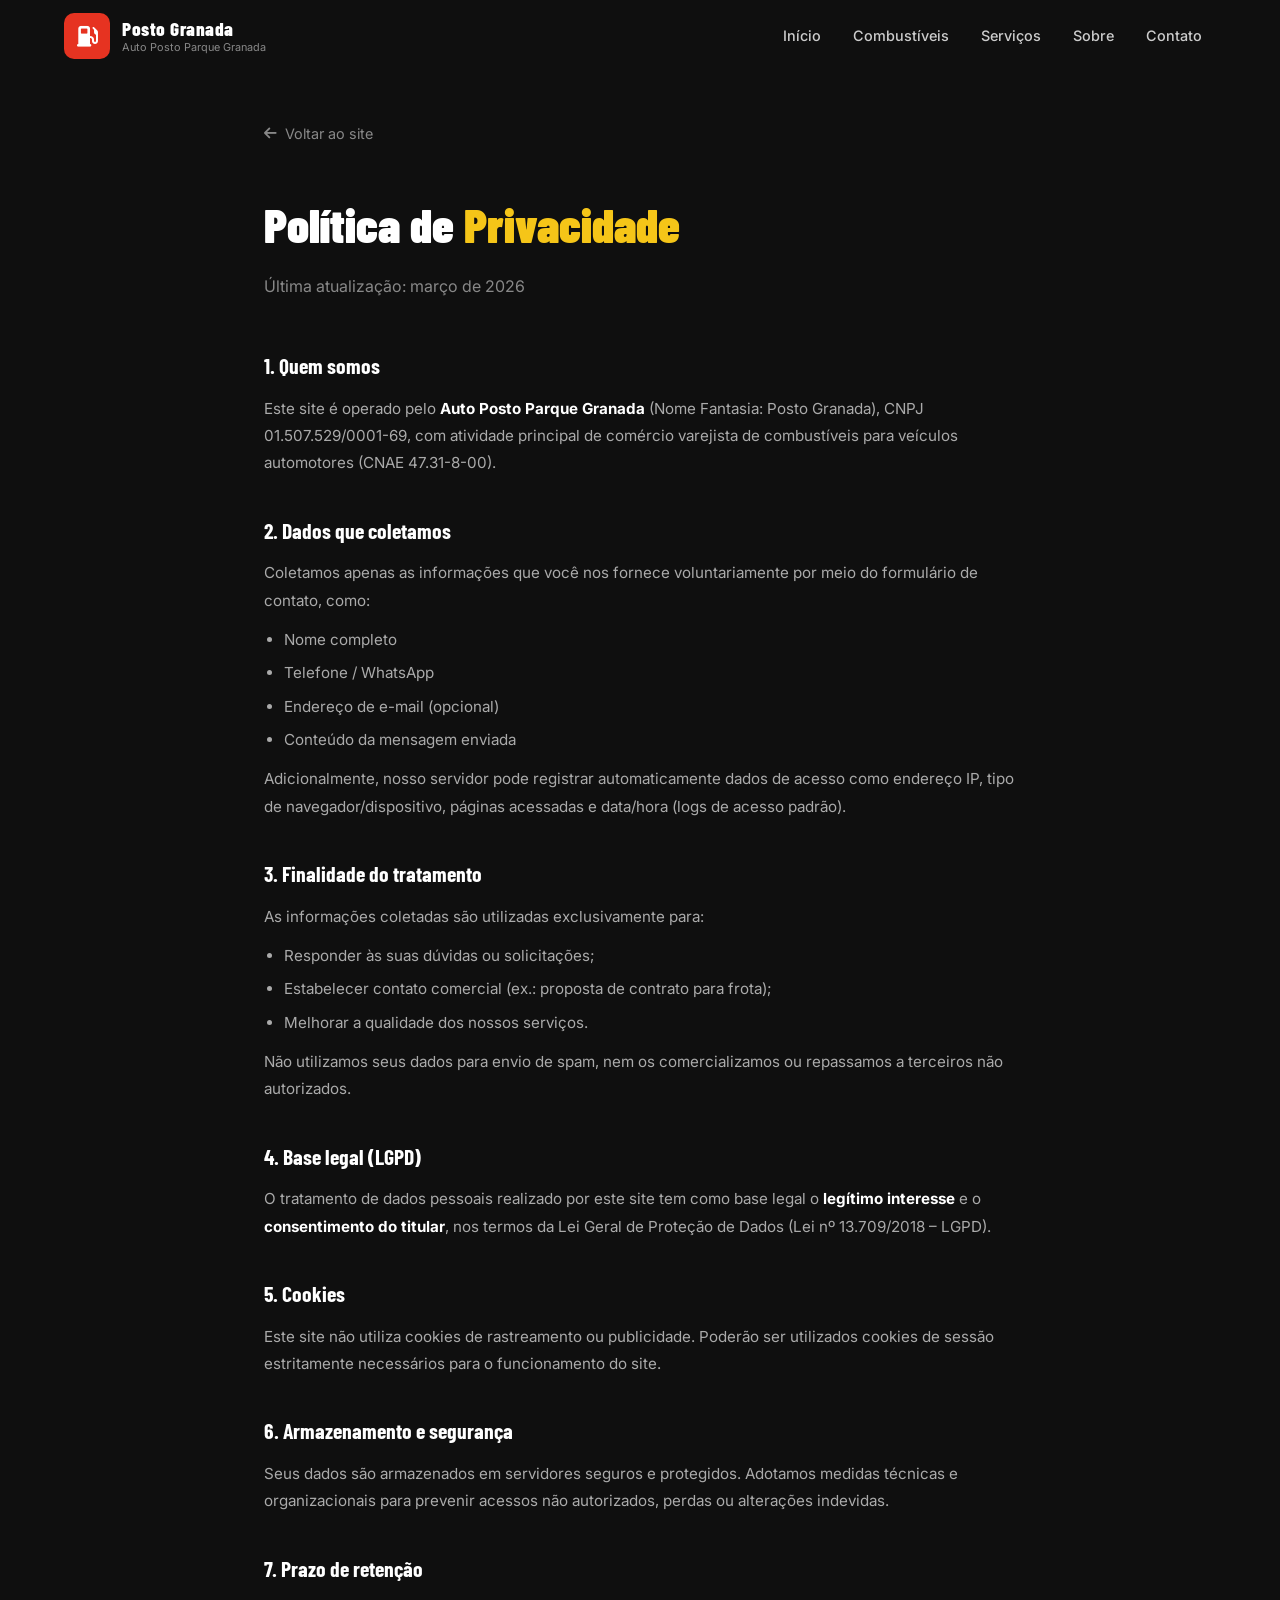
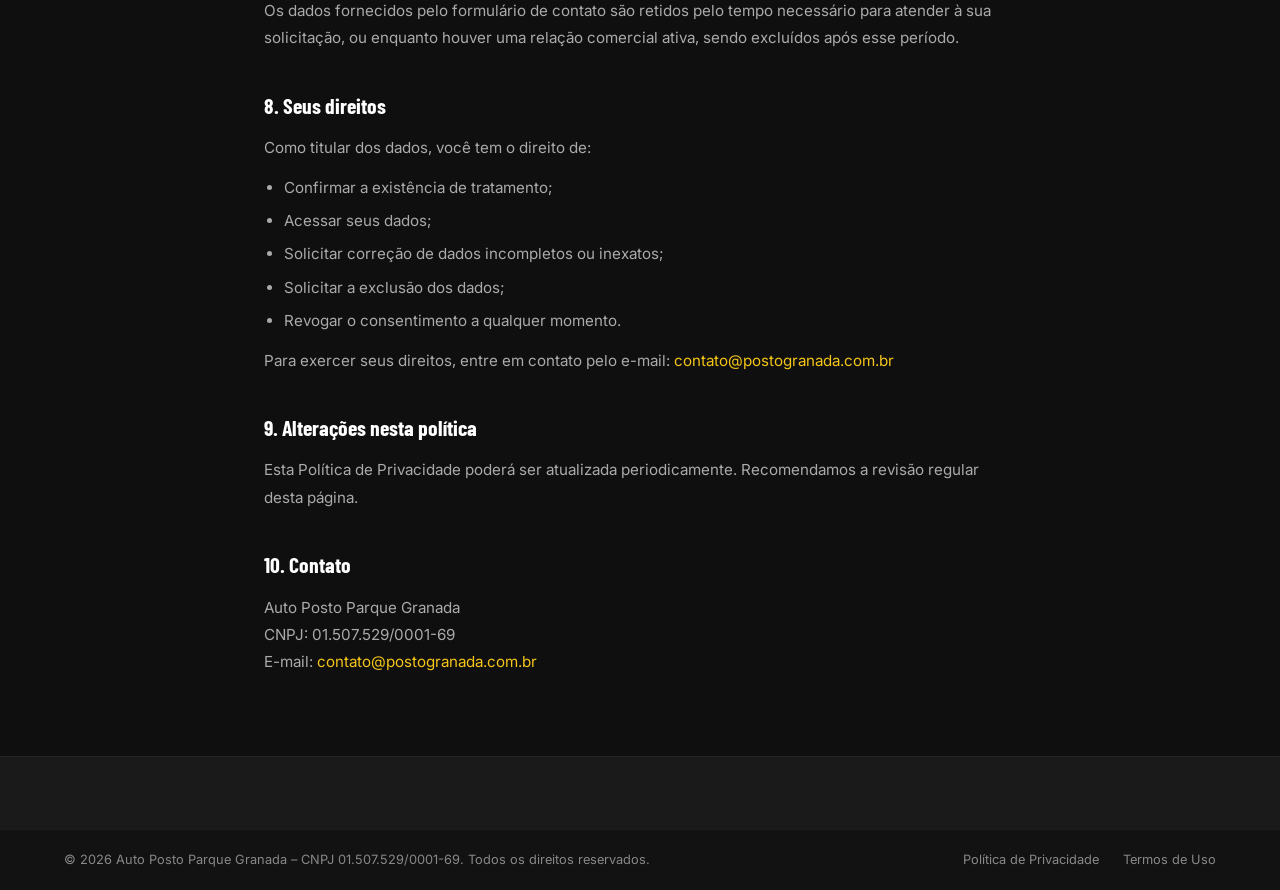
==== politica-de-privacidade.html @ b52a898c "Add files via upload" ====
<!DOCTYPE html>
<html lang="pt-BR">
<head>
  <meta charset="UTF-8" />
  <meta name="viewport" content="width=device-width, initial-scale=1.0" />
  <meta name="description" content="Política de Privacidade do Posto Granada – Auto Posto Parque Granada." />
  <meta name="robots" content="index, follow" />
  <link rel="icon" type="image/svg+xml" href="/assets/img/favicon.svg" />
  <link rel="preconnect" href="https://fonts.googleapis.com" />
  <link rel="preconnect" href="https://fonts.gstatic.com" crossorigin />
  <link href="https://fonts.googleapis.com/css2?family=Inter:wght@300;400;500;600;700&family=Barlow+Condensed:wght@700;800;900&display=swap" rel="stylesheet" />
  <link rel="stylesheet" href="https://cdnjs.cloudflare.com/ajax/libs/font-awesome/6.5.0/css/all.min.css" integrity="sha512-Avb2QiuDEEvB4bZJYdft2mNjVShBftLdPG8FJ0V7irTLQ8Uo0qcPxh4Plq7G5tGm0rU+1SPhVotteLpBERwOg==" crossorigin="anonymous" referrerpolicy="no-referrer" />
  <link rel="stylesheet" href="/assets/css/styles.css" />
  <title>Política de Privacidade | Posto Granada</title>
</head>
<body>
  <header class="header scrolled" id="header">
    <div class="container header__inner">
      <a href="/" class="logo" aria-label="Posto Granada">
        <div class="logo__icon"><i class="fas fa-gas-pump"></i></div>
        <div class="logo__text">
          <span class="logo__name">Posto Granada</span>
          <span class="logo__sub">Auto Posto Parque Granada</span>
        </div>
      </a>
      <nav class="nav" id="nav" aria-label="Menu principal">
        <ul class="nav__list">
          <li><a href="/#inicio" class="nav__link">Início</a></li>
          <li><a href="/#combustiveis" class="nav__link">Combustíveis</a></li>
          <li><a href="/#servicos" class="nav__link">Serviços</a></li>
          <li><a href="/#sobre" class="nav__link">Sobre</a></li>
          <li><a href="/#contato" class="nav__link">Contato</a></li>
        </ul>
      </nav>
      <button class="hamburger" id="hamburger" aria-label="Abrir menu" aria-expanded="false">
        <span></span><span></span><span></span>
      </button>
    </div>
  </header>

  <main style="padding: 120px 0 80px;">
    <div class="container" style="max-width: 800px;">
      <div style="margin-bottom: 40px;">
        <a href="/" style="display:inline-flex;align-items:center;gap:8px;color:var(--gray);font-size:.9rem;transition:color .3s" onmouseover="this.style.color='var(--yellow)'" onmouseout="this.style.color='var(--gray)'">
          <i class="fas fa-arrow-left"></i> Voltar ao site
        </a>
      </div>
      <h1 style="font-family:'Barlow Condensed',sans-serif;font-size:clamp(2rem,4vw,3rem);font-weight:900;margin-bottom:12px;">Política de <span class="highlight">Privacidade</span></h1>
      <p style="color:var(--gray);margin-bottom:48px;">Última atualização: março de 2026</p>

      <div class="legal-content">
        <h2>1. Quem somos</h2>
        <p>Este site é operado pelo <strong>Auto Posto Parque Granada</strong> (Nome Fantasia: Posto Granada), CNPJ 01.507.529/0001-69, com atividade principal de comércio varejista de combustíveis para veículos automotores (CNAE 47.31-8-00).</p>

        <h2>2. Dados que coletamos</h2>
        <p>Coletamos apenas as informações que você nos fornece voluntariamente por meio do formulário de contato, como:</p>
        <ul>
          <li>Nome completo</li>
          <li>Telefone / WhatsApp</li>
          <li>Endereço de e-mail (opcional)</li>
          <li>Conteúdo da mensagem enviada</li>
        </ul>
        <p>Adicionalmente, nosso servidor pode registrar automaticamente dados de acesso como endereço IP, tipo de navegador/dispositivo, páginas acessadas e data/hora (logs de acesso padrão).</p>

        <h2>3. Finalidade do tratamento</h2>
        <p>As informações coletadas são utilizadas exclusivamente para:</p>
        <ul>
          <li>Responder às suas dúvidas ou solicitações;</li>
          <li>Estabelecer contato comercial (ex.: proposta de contrato para frota);</li>
          <li>Melhorar a qualidade dos nossos serviços.</li>
        </ul>
        <p>Não utilizamos seus dados para envio de spam, nem os comercializamos ou repassamos a terceiros não autorizados.</p>

        <h2>4. Base legal (LGPD)</h2>
        <p>O tratamento de dados pessoais realizado por este site tem como base legal o <strong>legítimo interesse</strong> e o <strong>consentimento do titular</strong>, nos termos da Lei Geral de Proteção de Dados (Lei nº 13.709/2018 – LGPD).</p>

        <h2>5. Cookies</h2>
        <p>Este site não utiliza cookies de rastreamento ou publicidade. Poderão ser utilizados cookies de sessão estritamente necessários para o funcionamento do site.</p>

        <h2>6. Armazenamento e segurança</h2>
        <p>Seus dados são armazenados em servidores seguros e protegidos. Adotamos medidas técnicas e organizacionais para prevenir acessos não autorizados, perdas ou alterações indevidas.</p>

        <h2>7. Prazo de retenção</h2>
        <p>Os dados fornecidos pelo formulário de contato são retidos pelo tempo necessário para atender à sua solicitação, ou enquanto houver uma relação comercial ativa, sendo excluídos após esse período.</p>

        <h2>8. Seus direitos</h2>
        <p>Como titular dos dados, você tem o direito de:</p>
        <ul>
          <li>Confirmar a existência de tratamento;</li>
          <li>Acessar seus dados;</li>
          <li>Solicitar correção de dados incompletos ou inexatos;</li>
          <li>Solicitar a exclusão dos dados;</li>
          <li>Revogar o consentimento a qualquer momento.</li>
        </ul>
        <p>Para exercer seus direitos, entre em contato pelo e-mail: <a href="mailto:contato@postogranada.com.br">contato@postogranada.com.br</a></p>

        <h2>9. Alterações nesta política</h2>
        <p>Esta Política de Privacidade poderá ser atualizada periodicamente. Recomendamos a revisão regular desta página.</p>

        <h2>10. Contato</h2>
        <p>
          Auto Posto Parque Granada<br />
          CNPJ: 01.507.529/0001-69<br />
          E-mail: <a href="mailto:contato@postogranada.com.br">contato@postogranada.com.br</a>
        </p>
      </div>
    </div>
  </main>

  <footer class="footer">
    <div class="footer__legal">
      <div class="container footer__legal-inner">
        <p>&copy; 2026 Auto Posto Parque Granada – CNPJ 01.507.529/0001-69. Todos os direitos reservados.</p>
        <div class="footer__legal-links">
          <a href="/politica-de-privacidade.html">Política de Privacidade</a>
          <a href="/termos-de-uso.html">Termos de Uso</a>
        </div>
      </div>
    </div>
  </footer>

  <style>
    .legal-content h2 { font-family:'Barlow Condensed',sans-serif; font-size:1.35rem; font-weight:700; margin:36px 0 12px; color:#fff; }
    .legal-content p, .legal-content li { font-size:.95rem; color:#aaa; line-height:1.8; }
    .legal-content ul { padding-left:20px; margin:12px 0; }
    .legal-content ul li { list-style:disc; margin-bottom:6px; }
    .legal-content a { color:var(--yellow); }
    .legal-content a:hover { text-decoration:underline; }
    .legal-content strong { color:#fff; }
  </style>
  <script src="/assets/js/main.js" defer></script>
</body>
</html>
---- assets/css/styles.css ----
/* =========================================================
   POSTO GRANADA – Stylesheet
   Paleta: Vermelho #e63321 | Amarelo #f5c518 | Escuro #0f0f0f
   ========================================================= */

/* ── Reset & Base ─────────────────────────────────────── */
*, *::before, *::after { box-sizing: border-box; margin: 0; padding: 0; }

:root {
  --red:        #e63321;
  --red-dark:   #c42a1a;
  --red-light:  #ff4533;
  --yellow:     #f5c518;
  --yellow-dark:#d4a700;
  --black:      #0f0f0f;
  --dark:       #1a1a1a;
  --dark-2:     #222222;
  --dark-3:     #2d2d2d;
  --gray:       #888;
  --gray-light: #ccc;
  --white:      #ffffff;
  --off-white:  #f8f8f0;

  --ff-body:    'Inter', sans-serif;
  --ff-heading: 'Barlow Condensed', sans-serif;

  --transition: 0.3s ease;
  --radius:     12px;
  --radius-lg:  20px;
  --shadow:     0 4px 24px rgba(0,0,0,.25);
  --shadow-lg:  0 8px 48px rgba(0,0,0,.35);
}

html { scroll-behavior: smooth; font-size: 16px; }

body {
  font-family: var(--ff-body);
  background: var(--black);
  color: var(--white);
  line-height: 1.6;
  overflow-x: hidden;
}

img { max-width: 100%; display: block; }
a { text-decoration: none; color: inherit; }
ul { list-style: none; }
button { cursor: pointer; font-family: inherit; border: none; background: none; }

/* ── Scrollbar ─────────────────────────────────────────── */
::-webkit-scrollbar { width: 6px; }
::-webkit-scrollbar-track { background: var(--dark); }
::-webkit-scrollbar-thumb { background: var(--red); border-radius: 3px; }

/* ── Container ─────────────────────────────────────────── */
.container {
  width: 100%;
  max-width: 1200px;
  margin: 0 auto;
  padding: 0 24px;
}

/* ── Buttons ───────────────────────────────────────────── */
.btn {
  display: inline-flex;
  align-items: center;
  gap: 8px;
  padding: 12px 28px;
  border-radius: var(--radius);
  font-weight: 600;
  font-size: 0.95rem;
  transition: all var(--transition);
  border: 2px solid transparent;
  white-space: nowrap;
}
.btn--primary {
  background: var(--red);
  color: var(--white);
  border-color: var(--red);
}
.btn--primary:hover {
  background: var(--red-dark);
  border-color: var(--red-dark);
  transform: translateY(-2px);
  box-shadow: 0 8px 24px rgba(230,51,33,.4);
}
.btn--outline {
  background: transparent;
  color: var(--white);
  border-color: rgba(255,255,255,.4);
}
.btn--outline:hover {
  border-color: var(--yellow);
  color: var(--yellow);
  transform: translateY(-2px);
}
.btn--white {
  background: var(--white);
  color: var(--red);
  border-color: var(--white);
  font-weight: 700;
}
.btn--white:hover {
  background: var(--yellow);
  border-color: var(--yellow);
  color: var(--black);
  transform: translateY(-2px);
  box-shadow: 0 8px 24px rgba(245,197,24,.4);
}
.btn--lg { padding: 15px 36px; font-size: 1rem; }
.btn--sm { padding: 9px 20px; font-size: 0.85rem; }
.btn--full { width: 100%; justify-content: center; }

/* ── Highlight ─────────────────────────────────────────── */
.highlight {
  color: var(--yellow);
  position: relative;
}

/* ── Section Shared ────────────────────────────────────── */
.section { padding: 100px 0; }
.section--dark { background: var(--dark); }

.section-header {
  text-align: center;
  max-width: 640px;
  margin: 0 auto 60px;
}
.section-tag {
  display: inline-flex;
  align-items: center;
  gap: 8px;
  background: rgba(230,51,33,.15);
  color: var(--red);
  border: 1px solid rgba(230,51,33,.3);
  padding: 6px 16px;
  border-radius: 50px;
  font-size: 0.82rem;
  font-weight: 600;
  letter-spacing: .5px;
  text-transform: uppercase;
  margin-bottom: 16px;
}
.section-title {
  font-family: var(--ff-heading);
  font-size: clamp(2rem, 4vw, 2.8rem);
  font-weight: 800;
  line-height: 1.1;
  margin-bottom: 16px;
  color: var(--white);
}
.section-desc {
  color: var(--gray);
  font-size: 1rem;
  line-height: 1.7;
}

/* =========================================================
   HEADER
   ========================================================= */
.header {
  position: fixed;
  top: 0; left: 0; right: 0;
  z-index: 1000;
  padding: 0;
  transition: background var(--transition), box-shadow var(--transition), padding var(--transition);
}
.header.scrolled {
  background: rgba(15,15,15,.97);
  backdrop-filter: blur(12px);
  box-shadow: 0 2px 24px rgba(0,0,0,.5);
}
.header__inner {
  display: flex;
  align-items: center;
  justify-content: space-between;
  gap: 24px;
  height: 72px;
}

/* Logo */
.logo {
  display: flex;
  align-items: center;
  gap: 12px;
}
.logo__icon {
  width: 46px; height: 46px;
  background: var(--red);
  border-radius: 10px;
  display: flex;
  align-items: center;
  justify-content: center;
  font-size: 1.3rem;
  color: var(--white);
  flex-shrink: 0;
}
.logo__text { display: flex; flex-direction: column; }
.logo__name {
  font-family: var(--ff-heading);
  font-size: 1.2rem;
  font-weight: 800;
  color: var(--white);
  letter-spacing: .5px;
  line-height: 1;
}
.logo__sub {
  font-size: 0.68rem;
  color: var(--gray);
  line-height: 1;
  margin-top: 3px;
}

/* Nav */
.nav__list {
  display: flex;
  align-items: center;
  gap: 4px;
}
.nav__link {
  padding: 8px 14px;
  border-radius: 8px;
  font-size: 0.9rem;
  font-weight: 500;
  color: var(--gray-light);
  transition: all var(--transition);
}
.nav__link:hover, .nav__link.active {
  color: var(--white);
  background: rgba(255,255,255,.08);
}
.nav__cta { margin-left: 8px; }

/* Hamburger */
.hamburger {
  display: none;
  flex-direction: column;
  gap: 5px;
  padding: 8px;
}
.hamburger span {
  display: block;
  width: 24px; height: 2px;
  background: var(--white);
  border-radius: 2px;
  transition: all var(--transition);
}
.hamburger.active span:nth-child(1) { transform: translateY(7px) rotate(45deg); }
.hamburger.active span:nth-child(2) { opacity: 0; }
.hamburger.active span:nth-child(3) { transform: translateY(-7px) rotate(-45deg); }

/* =========================================================
   HERO
   ========================================================= */
.hero {
  min-height: 100vh;
  background: linear-gradient(135deg, #0f0f0f 0%, #1a0a08 40%, #200e0a 70%, #0f0f0f 100%);
  display: flex;
  align-items: center;
  position: relative;
  overflow: hidden;
  padding-top: 72px;
}

.hero__bg-anim {
  position: absolute;
  inset: 0;
  pointer-events: none;
}
.hero__particle {
  position: absolute;
  border-radius: 50%;
  background: var(--red);
  opacity: .04;
  animation: float 8s ease-in-out infinite;
}
.hero__particle:nth-child(1) { width: 600px; height: 600px; top: -200px; right: -150px; animation-delay: 0s; }
.hero__particle:nth-child(2) { width: 400px; height: 400px; bottom: -100px; left: -100px; animation-delay: 3s; background: var(--yellow); }
.hero__particle:nth-child(3) { width: 300px; height: 300px; top: 30%; right: 20%; animation-delay: 6s; }

@keyframes float {
  0%, 100% { transform: translateY(0) scale(1); }
  50% { transform: translateY(-30px) scale(1.05); }
}

.hero__inner {
  display: grid;
  grid-template-columns: 1fr 1fr;
  gap: 60px;
  align-items: center;
  padding: 80px 24px;
}

.hero__badge {
  display: inline-flex;
  align-items: center;
  gap: 8px;
  background: rgba(245,197,24,.12);
  color: var(--yellow);
  border: 1px solid rgba(245,197,24,.3);
  padding: 7px 16px;
  border-radius: 50px;
  font-size: 0.8rem;
  font-weight: 600;
  letter-spacing: .5px;
  margin-bottom: 24px;
}
.hero__title {
  font-family: var(--ff-heading);
  font-size: clamp(3rem, 6vw, 5rem);
  font-weight: 900;
  line-height: 1.0;
  margin-bottom: 24px;
  color: var(--white);
}
.hero__desc {
  font-size: 1.05rem;
  color: var(--gray-light);
  line-height: 1.7;
  margin-bottom: 36px;
  max-width: 500px;
}
.hero__actions {
  display: flex;
  gap: 16px;
  flex-wrap: wrap;
  margin-bottom: 48px;
}
.hero__stats {
  display: flex;
  align-items: center;
  gap: 24px;
}
.stat__num {
  font-family: var(--ff-heading);
  font-size: 1.8rem;
  font-weight: 800;
  color: var(--yellow);
  display: block;
  line-height: 1;
}
.stat__label {
  font-size: 0.78rem;
  color: var(--gray);
  text-transform: uppercase;
  letter-spacing: .5px;
}
.stat__divider {
  width: 1px;
  height: 40px;
  background: rgba(255,255,255,.12);
}

/* Hero Visual */
.hero__visual {
  display: flex;
  justify-content: center;
  align-items: center;
}
.hero__card-stack {
  position: relative;
  width: 340px;
  height: 340px;
  display: flex;
  align-items: center;
  justify-content: center;
}
.pump-icon-wrap {
  width: 200px; height: 200px;
  background: radial-gradient(circle at 30% 30%, rgba(230,51,33,.3), rgba(230,51,33,.05));
  border: 2px solid rgba(230,51,33,.2);
  border-radius: 50%;
  display: flex;
  align-items: center;
  justify-content: center;
  animation: pulse-ring 3s ease-in-out infinite;
}
.pump-icon {
  font-size: 5rem;
  color: var(--red);
  filter: drop-shadow(0 0 20px rgba(230,51,33,.5));
}
@keyframes pulse-ring {
  0%, 100% { box-shadow: 0 0 0 0 rgba(230,51,33,.2); }
  50% { box-shadow: 0 0 0 20px rgba(230,51,33,0); }
}

.floating-badge {
  position: absolute;
  background: var(--dark-2);
  border: 1px solid rgba(255,255,255,.1);
  border-radius: var(--radius);
  padding: 10px 16px;
  font-size: 0.8rem;
  font-weight: 600;
  display: flex;
  align-items: center;
  gap: 8px;
  backdrop-filter: blur(8px);
  animation: floatBadge 4s ease-in-out infinite;
  white-space: nowrap;
}
.floating-badge i { color: var(--yellow); }
.fb1 { top: 20px; right: -10px; animation-delay: 0s; }
.fb2 { bottom: 80px; left: -20px; animation-delay: 1.5s; }
.fb3 { bottom: 20px; right: 0; animation-delay: 3s; }

@keyframes floatBadge {
  0%, 100% { transform: translateY(0); }
  50% { transform: translateY(-8px); }
}

/* Wave */
.hero__wave {
  position: absolute;
  bottom: 0; left: 0; right: 0;
  line-height: 0;
}
.hero__wave svg { width: 100%; height: 80px; }

/* =========================================================
   TRUST BAND
   ========================================================= */
.trust-band {
  background: var(--dark);
  padding: 24px 0;
  border-bottom: 1px solid rgba(255,255,255,.06);
}
.trust-band__inner {
  display: flex;
  align-items: center;
  justify-content: center;
  flex-wrap: wrap;
  gap: 16px 40px;
}
.trust-item {
  display: flex;
  align-items: center;
  gap: 10px;
  font-size: 0.88rem;
  font-weight: 500;
  color: var(--gray-light);
}
.trust-item i {
  color: var(--yellow);
  font-size: 1rem;
}

/* =========================================================
   COMBUSTÍVEIS
   ========================================================= */
.fuels-grid {
  display: grid;
  grid-template-columns: repeat(4, 1fr);
  gap: 24px;
}

.fuel-card {
  background: var(--dark);
  border: 1px solid rgba(255,255,255,.07);
  border-radius: var(--radius-lg);
  padding: 32px 24px;
  position: relative;
  overflow: hidden;
  transition: transform var(--transition), box-shadow var(--transition), border-color var(--transition);
}
.fuel-card::before {
  content: '';
  position: absolute;
  top: 0; left: 0; right: 0;
  height: 3px;
}
.fuel-card--gasolina::before  { background: linear-gradient(90deg, var(--red), var(--red-light)); }
.fuel-card--aditivada::before { background: linear-gradient(90deg, var(--yellow-dark), var(--yellow)); }
.fuel-card--etanol::before    { background: linear-gradient(90deg, #22c55e, #4ade80); }
.fuel-card--diesel::before    { background: linear-gradient(90deg, #3b82f6, #60a5fa); }

.fuel-card:hover {
  transform: translateY(-6px);
  box-shadow: var(--shadow-lg);
  border-color: rgba(255,255,255,.14);
}

.fuel-card__icon {
  width: 60px; height: 60px;
  border-radius: var(--radius);
  display: flex;
  align-items: center;
  justify-content: center;
  font-size: 1.6rem;
  margin-bottom: 20px;
}
.fuel-card--gasolina  .fuel-card__icon { background: rgba(230,51,33,.15); color: var(--red); }
.fuel-card--aditivada .fuel-card__icon { background: rgba(245,197,24,.15); color: var(--yellow); }
.fuel-card--etanol    .fuel-card__icon { background: rgba(34,197,94,.15);  color: #4ade80; }
.fuel-card--diesel    .fuel-card__icon { background: rgba(59,130,246,.15); color: #60a5fa; }

.fuel-card__name {
  font-family: var(--ff-heading);
  font-size: 1.35rem;
  font-weight: 700;
  margin-bottom: 10px;
}
.fuel-card__desc {
  font-size: 0.88rem;
  color: var(--gray);
  line-height: 1.6;
  margin-bottom: 20px;
}
.fuel-card__features {
  display: flex;
  flex-direction: column;
  gap: 8px;
}
.fuel-card__features li {
  display: flex;
  align-items: center;
  gap: 8px;
  font-size: 0.83rem;
  color: var(--gray-light);
}
.fuel-card__features li i { color: #4ade80; font-size: 0.75rem; }

.fuel-card__badge {
  position: absolute;
  top: 20px; right: 16px;
  background: var(--red);
  color: var(--white);
  font-size: 0.7rem;
  font-weight: 700;
  padding: 4px 10px;
  border-radius: 50px;
  letter-spacing: .4px;
  text-transform: uppercase;
}
.fuel-card__badge--premium { background: var(--yellow); color: var(--black); }
.fuel-card__badge--eco     { background: #22c55e; color: var(--white); }
.fuel-card__badge--diesel  { background: #3b82f6; color: var(--white); }

/* =========================================================
   SERVIÇOS
   ========================================================= */
.services-grid {
  display: grid;
  grid-template-columns: repeat(3, 1fr);
  gap: 24px;
}

.service-card {
  background: var(--dark-2);
  border: 1px solid rgba(255,255,255,.07);
  border-radius: var(--radius-lg);
  padding: 36px 28px;
  transition: transform var(--transition), box-shadow var(--transition), border-color var(--transition);
}
.service-card:hover {
  transform: translateY(-5px);
  box-shadow: var(--shadow);
  border-color: rgba(230,51,33,.3);
}
.service-card__icon {
  width: 64px; height: 64px;
  background: rgba(230,51,33,.12);
  border: 1px solid rgba(230,51,33,.2);
  border-radius: var(--radius);
  display: flex;
  align-items: center;
  justify-content: center;
  font-size: 1.6rem;
  color: var(--red);
  margin-bottom: 20px;
  transition: background var(--transition), color var(--transition);
}
.service-card:hover .service-card__icon {
  background: var(--red);
  color: var(--white);
}
.service-card__title {
  font-family: var(--ff-heading);
  font-size: 1.2rem;
  font-weight: 700;
  margin-bottom: 10px;
}
.service-card__desc {
  font-size: 0.9rem;
  color: var(--gray);
  line-height: 1.6;
}

/* =========================================================
   SOBRE
   ========================================================= */
.sobre__inner {
  display: grid;
  grid-template-columns: 1fr 1fr;
  gap: 80px;
  align-items: center;
}
.sobre__content .section-tag { display: inline-flex; margin-bottom: 16px; }
.sobre__content .section-title { text-align: left; margin-bottom: 20px; }

.sobre__text {
  color: var(--gray-light);
  line-height: 1.8;
  margin-bottom: 16px;
  font-size: 0.97rem;
}
.sobre__text strong { color: var(--white); }

.sobre__info-cards {
  display: grid;
  grid-template-columns: 1fr 1fr;
  gap: 12px;
  margin-top: 32px;
}
.info-card {
  background: var(--dark);
  border: 1px solid rgba(255,255,255,.07);
  border-radius: var(--radius);
  padding: 16px;
  display: flex;
  align-items: flex-start;
  gap: 12px;
}
.info-card > i {
  font-size: 1.1rem;
  color: var(--yellow);
  margin-top: 2px;
  flex-shrink: 0;
}
.info-card div { display: flex; flex-direction: column; gap: 2px; }
.info-card__label { font-size: 0.72rem; color: var(--gray); text-transform: uppercase; letter-spacing: .5px; }
.info-card__value { font-size: 0.85rem; font-weight: 600; color: var(--white); }

/* Sobre Visual */
.sobre__visual {
  display: flex;
  justify-content: center;
}
.sobre__image-wrap {
  position: relative;
  width: 320px; height: 320px;
}
.sobre__icon-display {
  width: 100%; height: 100%;
  background: radial-gradient(circle at 40% 40%, rgba(230,51,33,.2), rgba(15,15,15,.5));
  border: 2px solid rgba(230,51,33,.15);
  border-radius: 50%;
  display: flex;
  align-items: center;
  justify-content: center;
  font-size: 6rem;
  color: rgba(230,51,33,.4);
}
.sobre__badge-float {
  position: absolute;
  background: var(--dark-2);
  border: 1px solid rgba(255,255,255,.1);
  border-radius: var(--radius);
  padding: 10px 16px;
  font-size: 0.82rem;
  font-weight: 600;
  display: flex;
  align-items: center;
  gap: 8px;
  animation: floatBadge 4s ease-in-out infinite;
}
.sobre__badge-float i { color: var(--yellow); }
.s1 { top: 20px; right: -20px; animation-delay: 0s; }
.s2 { bottom: 40px; left: -30px; animation-delay: 2s; }

/* =========================================================
   CTA FROTA
   ========================================================= */
.cta-frota {
  background: linear-gradient(135deg, var(--red-dark) 0%, var(--red) 50%, #c42a1a 100%);
  padding: 80px 0;
  position: relative;
  overflow: hidden;
}
.cta-frota::before {
  content: '';
  position: absolute;
  top: -50%; right: -10%;
  width: 500px; height: 500px;
  background: rgba(255,255,255,.04);
  border-radius: 50%;
}
.cta-frota__inner {
  display: flex;
  align-items: center;
  justify-content: space-between;
  gap: 40px;
  flex-wrap: wrap;
}
.cta-frota__text h2 {
  font-family: var(--ff-heading);
  font-size: clamp(1.8rem, 3vw, 2.5rem);
  font-weight: 800;
  margin-bottom: 12px;
}
.cta-frota__text p {
  font-size: 0.97rem;
  opacity: .85;
  max-width: 560px;
  line-height: 1.6;
}

/* =========================================================
   CONTACT
   ========================================================= */
.contact__wrap {
  display: grid;
  grid-template-columns: 1fr 1fr;
  gap: 60px;
  margin-bottom: 60px;
}
.contact__info { display: flex; flex-direction: column; gap: 24px; }
.contact__item {
  display: flex;
  align-items: flex-start;
  gap: 16px;
}
.contact__item-icon {
  width: 46px; height: 46px;
  min-width: 46px;
  background: rgba(230,51,33,.12);
  border: 1px solid rgba(230,51,33,.2);
  border-radius: 10px;
  display: flex;
  align-items: center;
  justify-content: center;
  font-size: 1rem;
  color: var(--red);
}
.contact__item strong { display: block; font-size: 0.85rem; color: var(--gray); margin-bottom: 2px; text-transform: uppercase; letter-spacing: .5px; }
.contact__item span, .contact__item a {
  font-size: 0.97rem;
  color: var(--white);
  transition: color var(--transition);
}
.contact__item a:hover { color: var(--yellow); }
.contact__social {
  display: flex;
  gap: 12px;
  margin-top: 8px;
}
.social-btn {
  width: 46px; height: 46px;
  background: var(--dark);
  border: 1px solid rgba(255,255,255,.1);
  border-radius: 10px;
  display: flex;
  align-items: center;
  justify-content: center;
  font-size: 1.1rem;
  color: var(--white);
  transition: all var(--transition);
}
.social-btn:hover { background: var(--red); border-color: var(--red); transform: translateY(-3px); }
.social-btn--whatsapp:hover { background: #25d366; border-color: #25d366; }

/* Form */
.contact__form-wrap {
  background: var(--dark);
  border: 1px solid rgba(255,255,255,.07);
  border-radius: var(--radius-lg);
  padding: 40px;
}
.contact__form-title {
  font-family: var(--ff-heading);
  font-size: 1.5rem;
  font-weight: 700;
  margin-bottom: 28px;
}
.form__group { margin-bottom: 20px; }
.form__label {
  display: block;
  font-size: 0.85rem;
  font-weight: 600;
  color: var(--gray-light);
  margin-bottom: 8px;
  letter-spacing: .3px;
}
.form__input {
  width: 100%;
  background: var(--dark-3);
  border: 1.5px solid rgba(255,255,255,.1);
  border-radius: 10px;
  padding: 13px 16px;
  color: var(--white);
  font-size: 0.95rem;
  font-family: inherit;
  outline: none;
  transition: border-color var(--transition), box-shadow var(--transition);
}
.form__input:focus {
  border-color: var(--red);
  box-shadow: 0 0 0 3px rgba(230,51,33,.15);
}
.form__input::placeholder { color: #555; }
.form__input option { color: var(--black); background: var(--white); }
.form__select { cursor: pointer; appearance: none; background-image: url("data:image/svg+xml,%3Csvg xmlns='http://www.w3.org/2000/svg' fill='%23888' viewBox='0 0 16 16'%3E%3Cpath d='M7.247 11.14L2.451 5.658C1.885 5.013 2.345 4 3.204 4h9.592a1 1 0 0 1 .753 1.659l-4.796 5.48a1 1 0 0 1-1.506 0z'/%3E%3C/svg%3E"); background-repeat: no-repeat; background-position: right 14px center; background-size: 12px; padding-right: 40px; }
.form__textarea { resize: vertical; min-height: 120px; }
.form__error { display: block; font-size: 0.8rem; color: #ff6b6b; margin-top: 5px; min-height: 18px; }
.form__input.error { border-color: #ff6b6b; }
.form__success {
  display: flex;
  align-items: center;
  gap: 10px;
  background: rgba(34,197,94,.12);
  border: 1px solid rgba(34,197,94,.3);
  color: #4ade80;
  padding: 14px 18px;
  border-radius: 10px;
  margin-top: 16px;
  font-size: 0.9rem;
  font-weight: 500;
}

/* Map */
.map-placeholder {
  background: var(--dark);
  border: 1px solid rgba(255,255,255,.07);
  border-radius: var(--radius-lg);
  overflow: hidden;
}
.map-placeholder__inner {
  min-height: 300px;
  display: flex;
  flex-direction: column;
  align-items: center;
  justify-content: center;
  gap: 16px;
  color: var(--gray);
  font-size: 0.9rem;
}
.map-placeholder__inner i { font-size: 3rem; color: rgba(230,51,33,.3); }
.map-placeholder iframe { display: block; width: 100%; height: 400px; border: 0; }

/* =========================================================
   FOOTER
   ========================================================= */
.footer {
  background: var(--dark);
  border-top: 1px solid rgba(255,255,255,.06);
  padding-top: 72px;
}
.footer__inner {
  display: grid;
  grid-template-columns: 2fr 1fr 1fr 1.5fr;
  gap: 48px;
  padding-bottom: 60px;
}
.footer__brand .logo { margin-bottom: 20px; }
.footer__tagline {
  font-size: 0.88rem;
  color: var(--gray);
  line-height: 1.7;
  margin-bottom: 24px;
  max-width: 260px;
}
.footer__social { display: flex; gap: 10px; }
.footer__social a {
  width: 40px; height: 40px;
  background: rgba(255,255,255,.06);
  border-radius: 8px;
  display: flex;
  align-items: center;
  justify-content: center;
  color: var(--gray-light);
  font-size: 0.95rem;
  transition: all var(--transition);
}
.footer__social a:hover { background: var(--red); color: var(--white); transform: translateY(-2px); }
.footer__links h4, .footer__contact h4 {
  font-size: 0.9rem;
  font-weight: 700;
  text-transform: uppercase;
  letter-spacing: .8px;
  color: var(--white);
  margin-bottom: 20px;
}
.footer__links ul, .footer__contact ul { display: flex; flex-direction: column; gap: 10px; }
.footer__links a {
  font-size: 0.88rem;
  color: var(--gray);
  transition: color var(--transition);
}
.footer__links a:hover { color: var(--yellow); }
.footer__contact li {
  display: flex;
  align-items: center;
  gap: 10px;
  font-size: 0.88rem;
  color: var(--gray);
}
.footer__contact i { color: var(--red); font-size: 0.85rem; width: 16px; }
.footer__contact a { color: var(--gray); transition: color var(--transition); }
.footer__contact a:hover { color: var(--yellow); }

.footer__legal {
  background: rgba(0,0,0,.3);
  border-top: 1px solid rgba(255,255,255,.05);
  padding: 20px 0;
}
.footer__legal-inner {
  display: flex;
  align-items: center;
  justify-content: space-between;
  gap: 16px;
  flex-wrap: wrap;
}
.footer__legal p { font-size: 0.8rem; color: var(--gray); }
.footer__legal-links { display: flex; gap: 24px; }
.footer__legal-links a { font-size: 0.8rem; color: var(--gray); transition: color var(--transition); }
.footer__legal-links a:hover { color: var(--yellow); }

/* =========================================================
   FLOATING EXTRAS
   ========================================================= */
/* WhatsApp Float */
.whatsapp-float {
  position: fixed;
  bottom: 32px; right: 32px;
  width: 58px; height: 58px;
  background: #25d366;
  border-radius: 50%;
  display: flex;
  align-items: center;
  justify-content: center;
  font-size: 1.6rem;
  color: var(--white);
  box-shadow: 0 4px 16px rgba(37,211,102,.4);
  z-index: 999;
  transition: transform var(--transition), box-shadow var(--transition);
}
.whatsapp-float:hover {
  transform: scale(1.1);
  box-shadow: 0 6px 24px rgba(37,211,102,.6);
  color: var(--white);
}
.whatsapp-float__tooltip {
  position: absolute;
  right: 70px;
  background: #25d366;
  color: var(--white);
  padding: 6px 14px;
  border-radius: 50px;
  font-size: 0.82rem;
  font-weight: 600;
  white-space: nowrap;
  opacity: 0;
  pointer-events: none;
  transition: opacity var(--transition);
}
.whatsapp-float:hover .whatsapp-float__tooltip { opacity: 1; }

/* Back to top */
.back-to-top {
  position: fixed;
  bottom: 100px; right: 32px;
  width: 44px; height: 44px;
  background: var(--dark-2);
  border: 1px solid rgba(255,255,255,.12);
  border-radius: 10px;
  display: flex;
  align-items: center;
  justify-content: center;
  color: var(--white);
  font-size: 0.9rem;
  z-index: 998;
  transition: all var(--transition);
  opacity: 0;
}
.back-to-top:not([hidden]) { opacity: 1; }
.back-to-top:hover {
  background: var(--red);
  border-color: var(--red);
  transform: translateY(-3px);
}
.back-to-top[hidden] { display: none; }

/* =========================================================
   AOS – Simple built-in animations
   ========================================================= */
[data-aos] { opacity: 0; transform: translateY(30px); transition: opacity .6s ease, transform .6s ease; }
[data-aos].aos-animate { opacity: 1; transform: translateY(0); }
[data-aos="fade-right"] { transform: translateX(-30px); }
[data-aos="fade-right"].aos-animate { transform: translateX(0); }
[data-aos="fade-left"] { transform: translateX(30px); }
[data-aos="fade-left"].aos-animate { transform: translateX(0); }

/* =========================================================
   RESPONSIVE
   ========================================================= */
@media (max-width: 1100px) {
  .fuels-grid { grid-template-columns: repeat(2, 1fr); }
  .footer__inner { grid-template-columns: 1fr 1fr; }
}

@media (max-width: 900px) {
  .hero__inner { grid-template-columns: 1fr; text-align: center; }
  .hero__content { display: flex; flex-direction: column; align-items: center; }
  .hero__desc { max-width: 100%; }
  .hero__visual { display: none; }
  .hero__stats { justify-content: center; }

  .sobre__inner { grid-template-columns: 1fr; gap: 40px; }
  .sobre__visual { display: none; }
  .sobre__info-cards { grid-template-columns: 1fr; }

  .services-grid { grid-template-columns: repeat(2, 1fr); }
  .contact__wrap { grid-template-columns: 1fr; gap: 40px; }

  .cta-frota__inner { flex-direction: column; text-align: center; }
}

@media (max-width: 768px) {
  .nav { display: none; position: fixed; top: 72px; left: 0; right: 0; background: rgba(15,15,15,.98); backdrop-filter: blur(16px); padding: 24px; border-bottom: 1px solid rgba(255,255,255,.08); z-index: 999; }
  .nav.open { display: block; }
  .nav__list { flex-direction: column; gap: 4px; }
  .nav__link { display: block; padding: 12px 16px; font-size: 1rem; }
  .nav__cta { display: inline-flex; margin: 8px 0 0 0; }
  .hamburger { display: flex; }

  .section { padding: 64px 0; }
  .fuels-grid { grid-template-columns: 1fr; }
  .services-grid { grid-template-columns: 1fr; }

  .footer__inner { grid-template-columns: 1fr; gap: 32px; }
  .footer__legal-inner { flex-direction: column; text-align: center; }

  .hero__inner { padding: 60px 24px; }
  .hero__title { font-size: 2.8rem; }

  .sobre__info-cards { grid-template-columns: 1fr 1fr; }

  .whatsapp-float { bottom: 24px; right: 20px; }
  .back-to-top { bottom: 90px; right: 20px; }
}

@media (max-width: 480px) {
  .hero__actions { flex-direction: column; width: 100%; }
  .hero__actions .btn { justify-content: center; }
  .hero__stats { flex-wrap: wrap; justify-content: center; gap: 16px; }
  .stat__divider { display: none; }
  .sobre__info-cards { grid-template-columns: 1fr; }
  .contact__form-wrap { padding: 24px; }
  .trust-band__inner { gap: 12px 24px; }
}
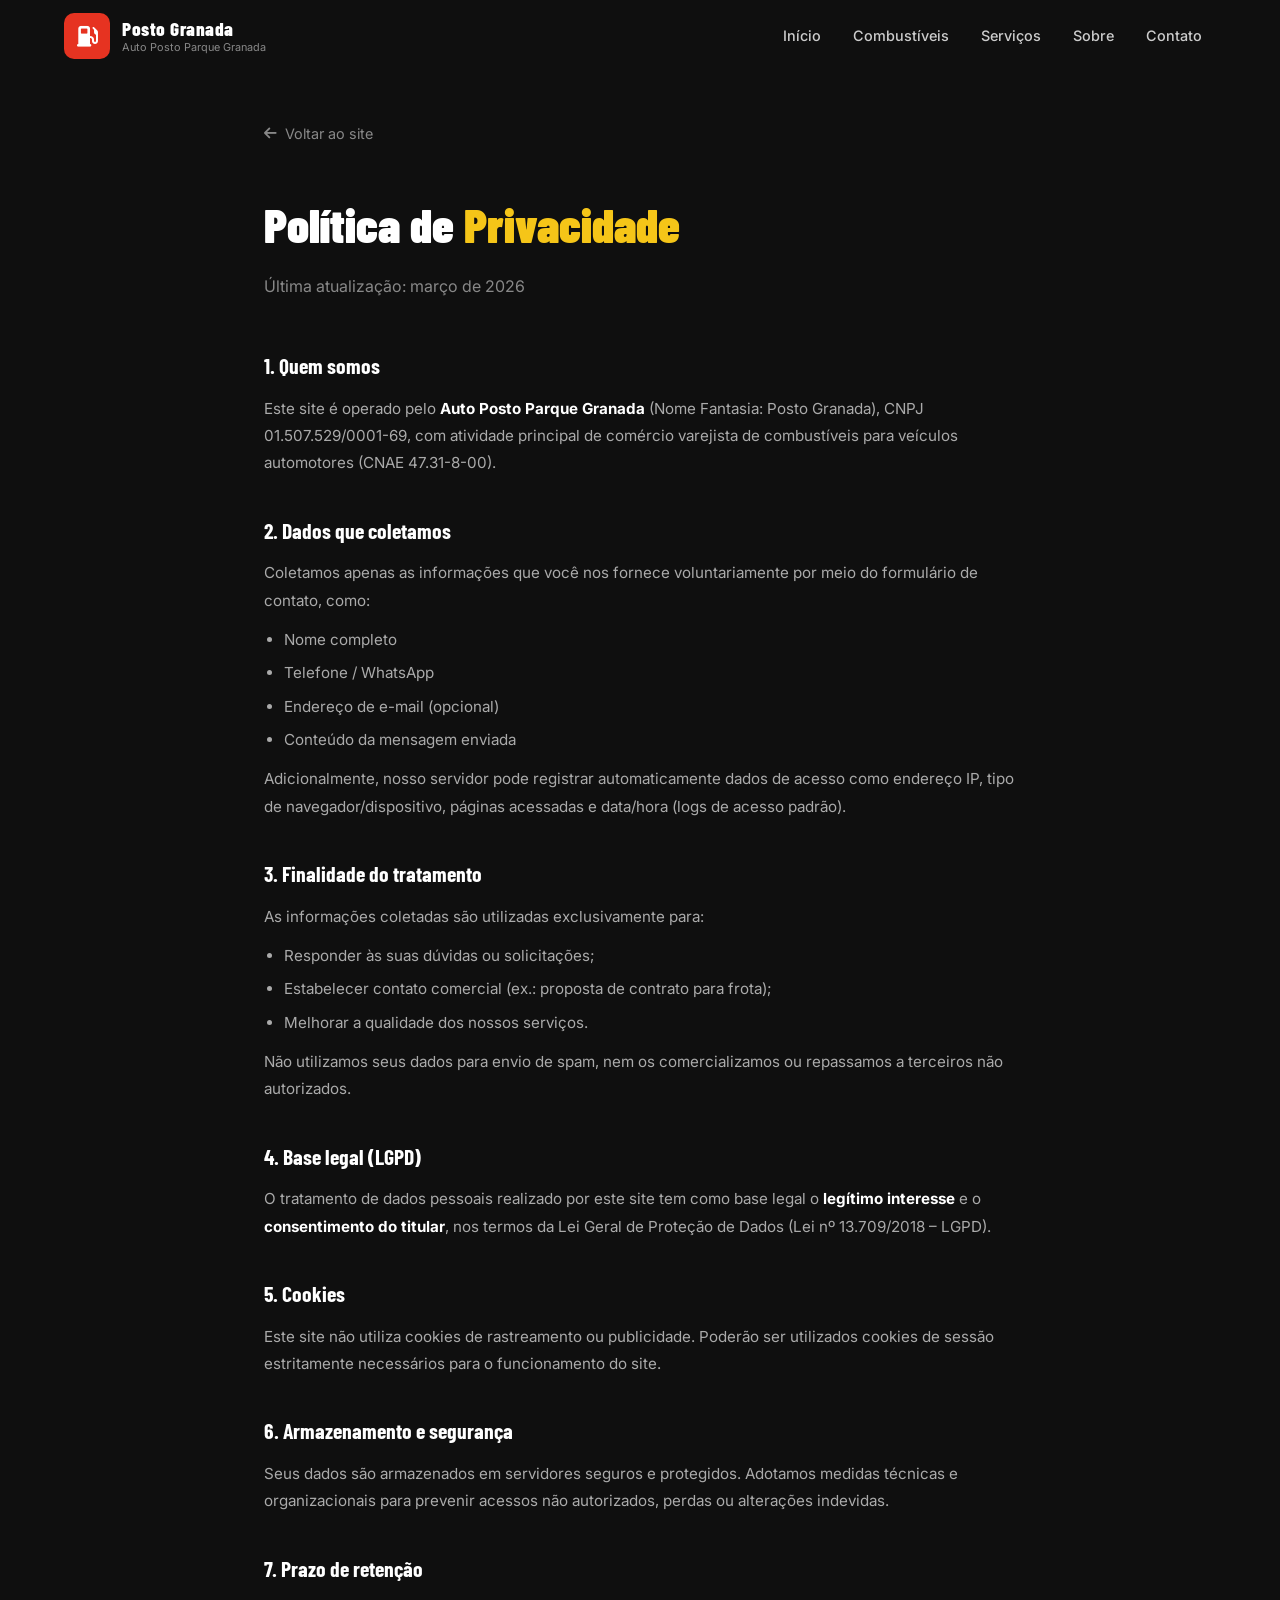
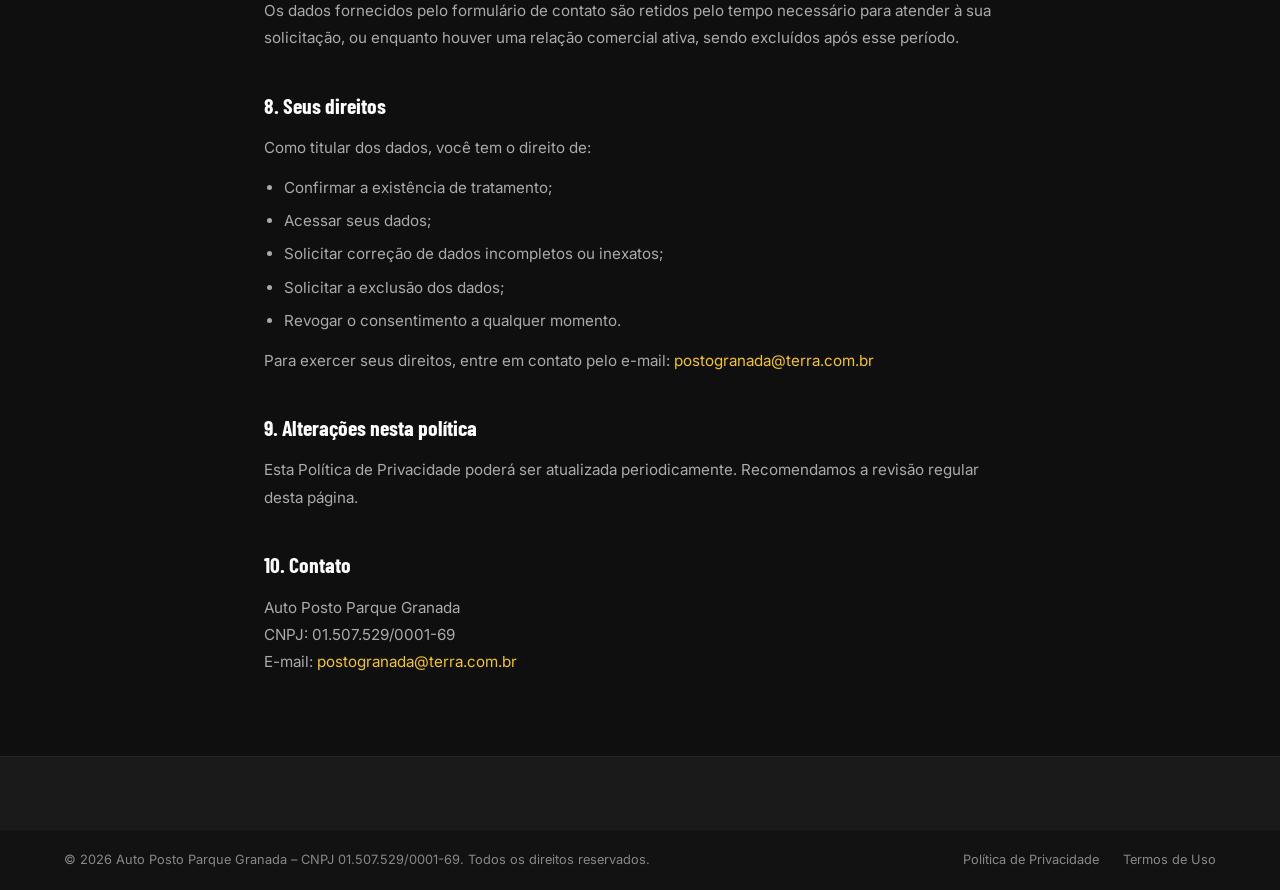
==== commit 21f855e3: "Add files via upload" ====
--- a/politica-de-privacidade.html
+++ b/politica-de-privacidade.html
@@ -92,7 +92,7 @@
           <li>Solicitar a exclusão dos dados;</li>
           <li>Revogar o consentimento a qualquer momento.</li>
         </ul>
-        <p>Para exercer seus direitos, entre em contato pelo e-mail: <a href="mailto:contato@postogranada.com.br">contato@postogranada.com.br</a></p>
+        <p>Para exercer seus direitos, entre em contato pelo e-mail: <a href="mailto:postogranada@terra.com.br">postogranada@terra.com.br</a></p>
 
         <h2>9. Alterações nesta política</h2>
         <p>Esta Política de Privacidade poderá ser atualizada periodicamente. Recomendamos a revisão regular desta página.</p>
@@ -101,7 +101,7 @@
         <p>
           Auto Posto Parque Granada<br />
           CNPJ: 01.507.529/0001-69<br />
-          E-mail: <a href="mailto:contato@postogranada.com.br">contato@postogranada.com.br</a>
+          E-mail: <a href="mailto:postogranada@terra.com.br">postogranada@terra.com.br</a>
         </p>
       </div>
     </div>
